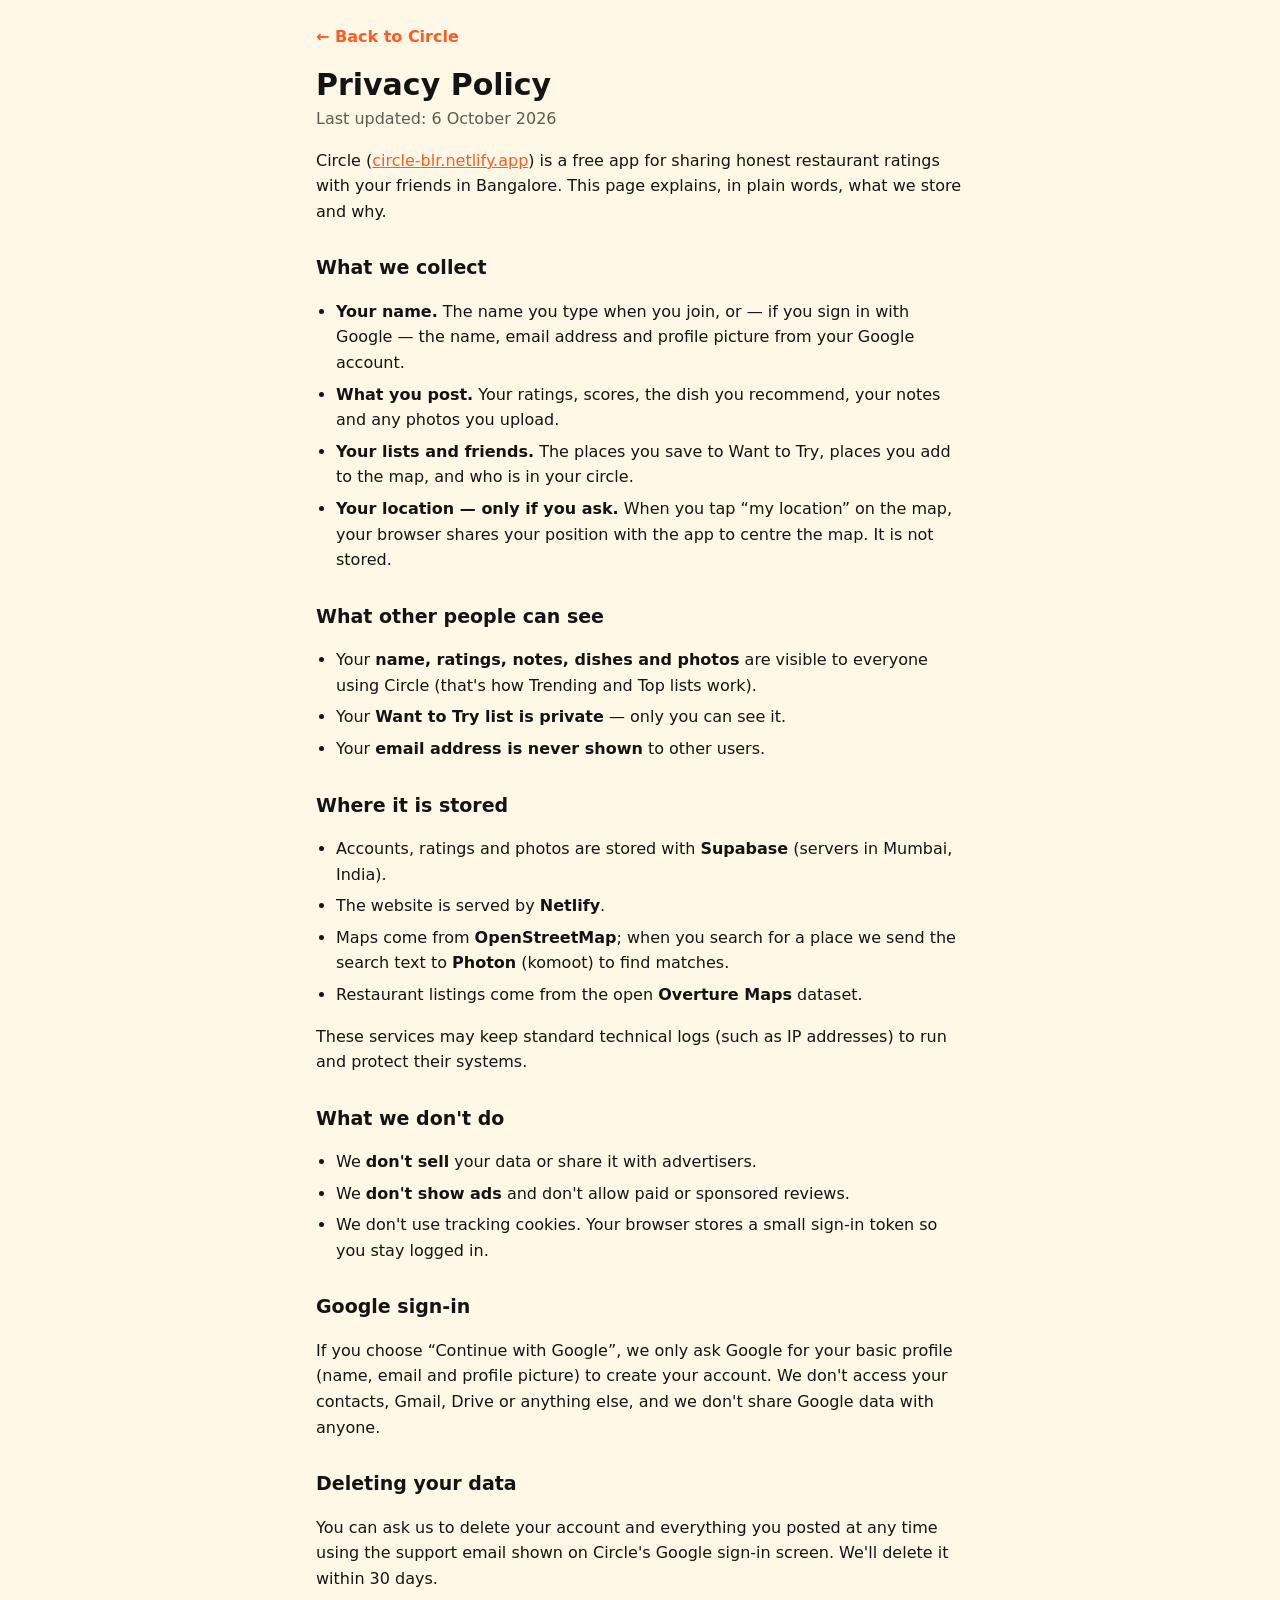
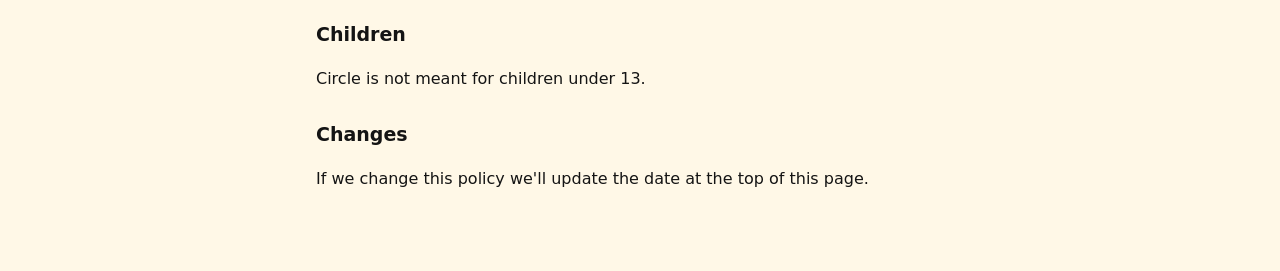
==== privacy.html @ cf44ecdf "Add Privacy Policy and Terms pages, Google sign-in and CAPTCHA support Google needs privacy and term" ====
<!doctype html>
<html lang="en">
<head>
  <meta charset="utf-8">
  <meta name="viewport" content="width=device-width, initial-scale=1">
  <title>Privacy Policy — Circle</title>
  <link rel="icon" href="data:image/svg+xml,<svg xmlns='http://www.w3.org/2000/svg' viewBox='0 0 100 100'><text y='.9em' font-size='90'>🍛</text></svg>">
  <link rel="stylesheet" href="legal.css">
</head>
<body>
  <main>
    <a class="back" href="/">← Back to Circle</a>
    <h1>Privacy Policy</h1>
    <p class="updated">Last updated: 6 October 2026</p>

    <p>Circle (<a href="https://circle-blr.netlify.app">circle-blr.netlify.app</a>) is a free app for sharing honest restaurant ratings with your friends in Bangalore. This page explains, in plain words, what we store and why.</p>

    <h2>What we collect</h2>
    <ul>
      <li><b>Your name.</b> The name you type when you join, or — if you sign in with Google — the name, email address and profile picture from your Google account.</li>
      <li><b>What you post.</b> Your ratings, scores, the dish you recommend, your notes and any photos you upload.</li>
      <li><b>Your lists and friends.</b> The places you save to Want to Try, places you add to the map, and who is in your circle.</li>
      <li><b>Your location — only if you ask.</b> When you tap “my location” on the map, your browser shares your position with the app to centre the map. It is not stored.</li>
    </ul>

    <h2>What other people can see</h2>
    <ul>
      <li>Your <b>name, ratings, notes, dishes and photos</b> are visible to everyone using Circle (that's how Trending and Top lists work).</li>
      <li>Your <b>Want to Try list is private</b> — only you can see it.</li>
      <li>Your <b>email address is never shown</b> to other users.</li>
    </ul>

    <h2>Where it is stored</h2>
    <ul>
      <li>Accounts, ratings and photos are stored with <b>Supabase</b> (servers in Mumbai, India).</li>
      <li>The website is served by <b>Netlify</b>.</li>
      <li>Maps come from <b>OpenStreetMap</b>; when you search for a place we send the search text to <b>Photon</b> (komoot) to find matches.</li>
      <li>Restaurant listings come from the open <b>Overture Maps</b> dataset.</li>
    </ul>
    <p>These services may keep standard technical logs (such as IP addresses) to run and protect their systems.</p>

    <h2>What we don't do</h2>
    <ul>
      <li>We <b>don't sell</b> your data or share it with advertisers.</li>
      <li>We <b>don't show ads</b> and don't allow paid or sponsored reviews.</li>
      <li>We don't use tracking cookies. Your browser stores a small sign-in token so you stay logged in.</li>
    </ul>

    <h2>Google sign-in</h2>
    <p>If you choose “Continue with Google”, we only ask Google for your basic profile (name, email and profile picture) to create your account. We don't access your contacts, Gmail, Drive or anything else, and we don't share Google data with anyone.</p>

    <h2>Deleting your data</h2>
    <p>You can ask us to delete your account and everything you posted at any time using the support email shown on Circle's Google sign-in screen. We'll delete it within 30 days.</p>

    <h2>Children</h2>
    <p>Circle is not meant for children under 13.</p>

    <h2>Changes</h2>
    <p>If we change this policy we'll update the date at the top of this page.</p>
  </main>
</body>
</html>
---- legal.css ----
/* Shared look for privacy.html and terms.html */
:root { --cream: #FFF8E7; --ink: #141414; --muted: #5f5a52; --orange: #FF5A1F; }
* { box-sizing: border-box; }
body {
  margin: 0; background: var(--cream); color: var(--ink);
  font: 16px/1.6 system-ui, -apple-system, 'Segoe UI', sans-serif;
}
main { max-width: 680px; margin: 0 auto; padding: 24px 16px 64px; }
h1 { font-size: 30px; line-height: 1.15; margin: 18px 0 4px; }
h2 { font-size: 19px; margin: 28px 0 6px; }
ul { padding-left: 20px; }
li { margin: 6px 0; }
a { color: var(--orange); }
.back { font-weight: 700; text-decoration: none; }
.updated { color: var(--muted); margin-top: 0; }
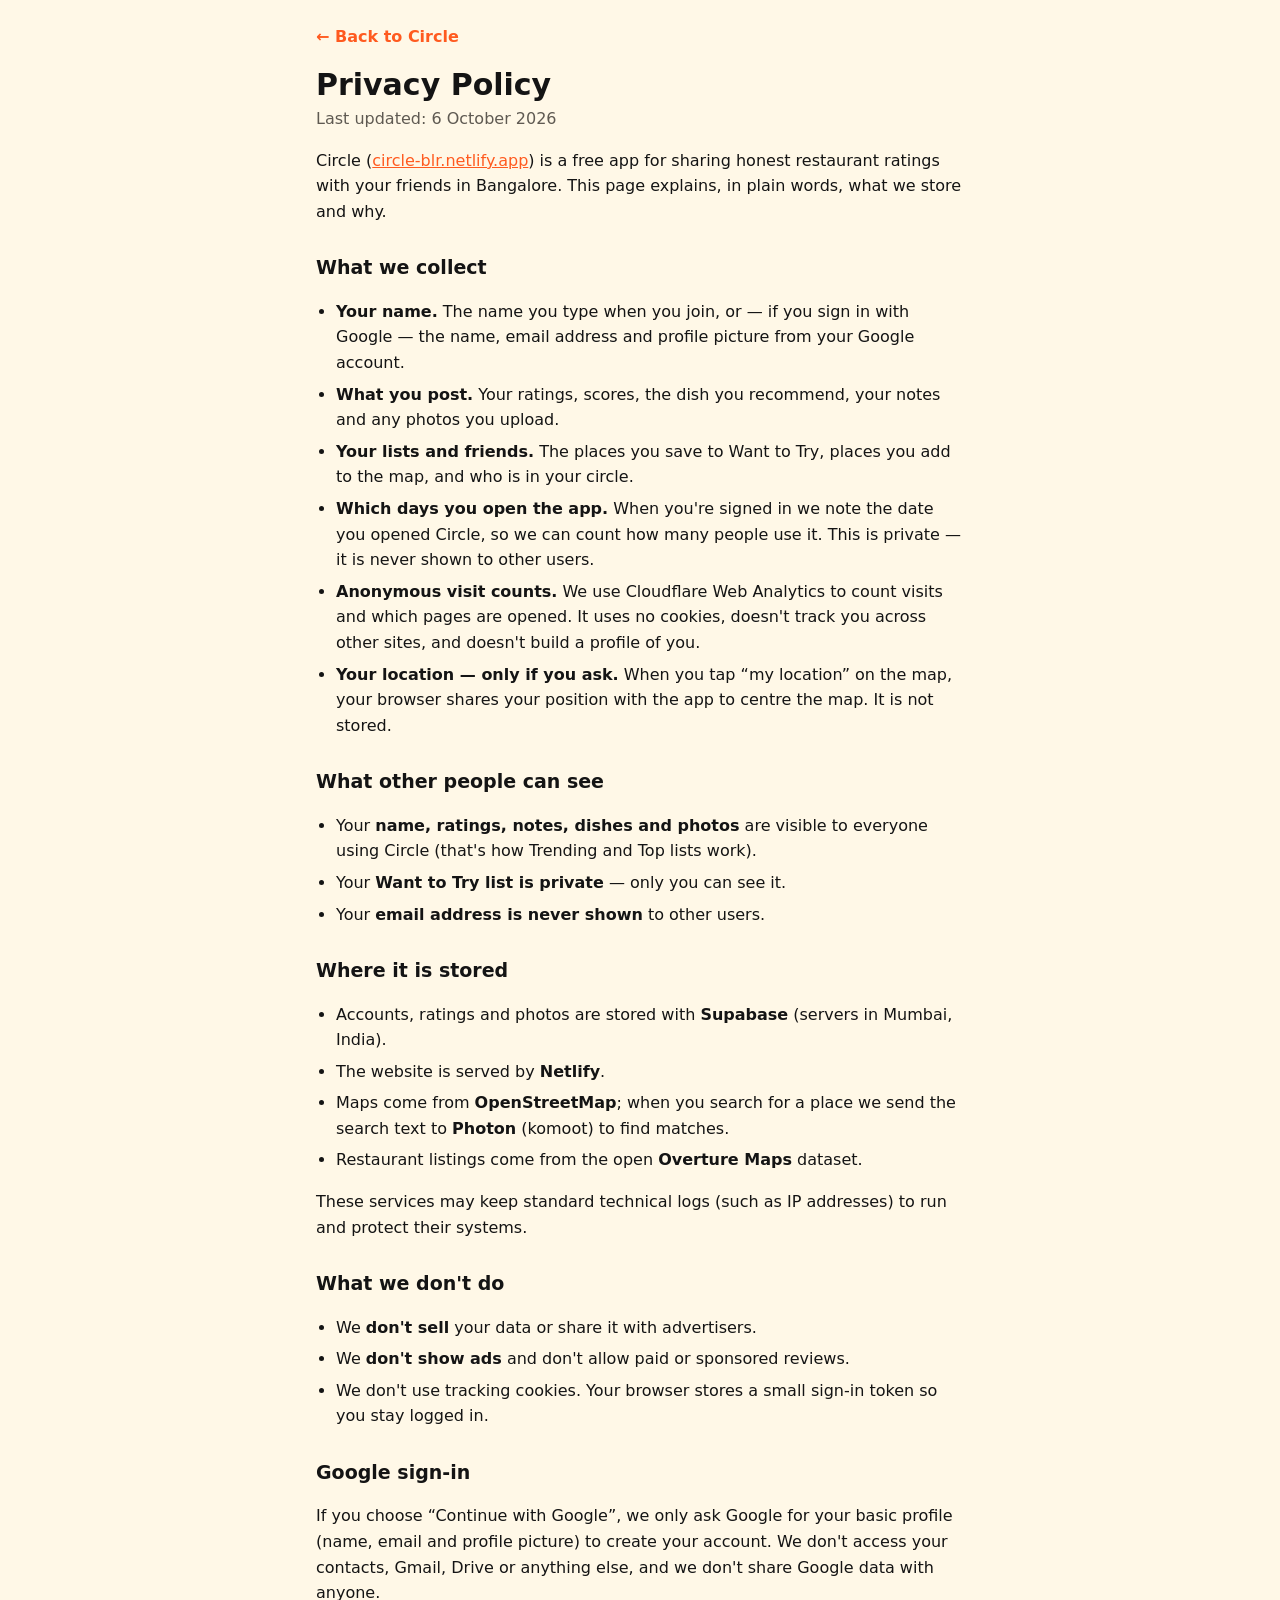
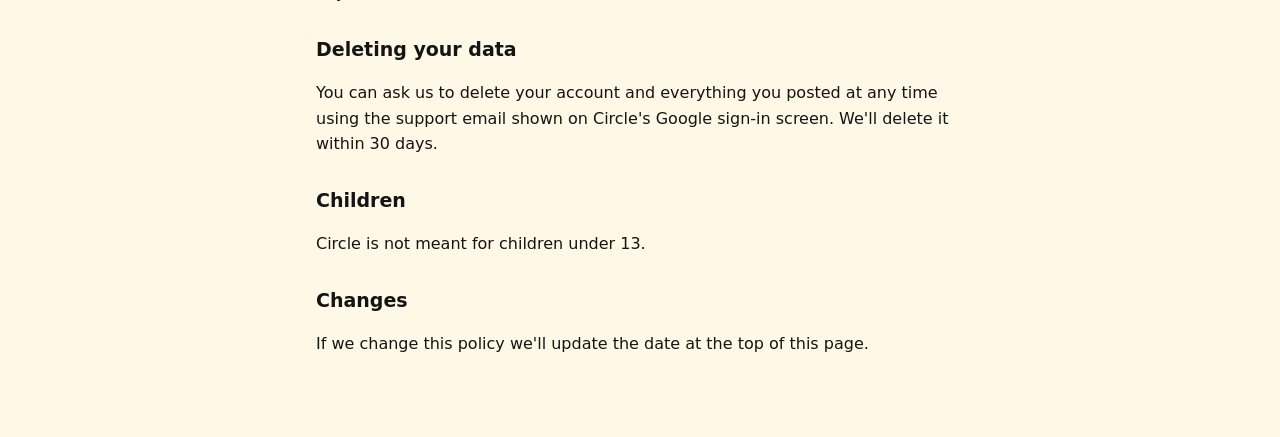
==== commit 7061cca1: "Add usage tracking: private daily activity log, dashboard queries, optional visitor analytics activi" ====
--- a/privacy.html
+++ b/privacy.html
@@ -20,6 +20,8 @@
       <li><b>Your name.</b> The name you type when you join, or — if you sign in with Google — the name, email address and profile picture from your Google account.</li>
       <li><b>What you post.</b> Your ratings, scores, the dish you recommend, your notes and any photos you upload.</li>
       <li><b>Your lists and friends.</b> The places you save to Want to Try, places you add to the map, and who is in your circle.</li>
+      <li><b>Which days you open the app.</b> When you're signed in we note the date you opened Circle, so we can count how many people use it. This is private — it is never shown to other users.</li>
+      <li><b>Anonymous visit counts.</b> We use Cloudflare Web Analytics to count visits and which pages are opened. It uses no cookies, doesn't track you across other sites, and doesn't build a profile of you.</li>
       <li><b>Your location — only if you ask.</b> When you tap “my location” on the map, your browser shares your position with the app to centre the map. It is not stored.</li>
     </ul>
 
